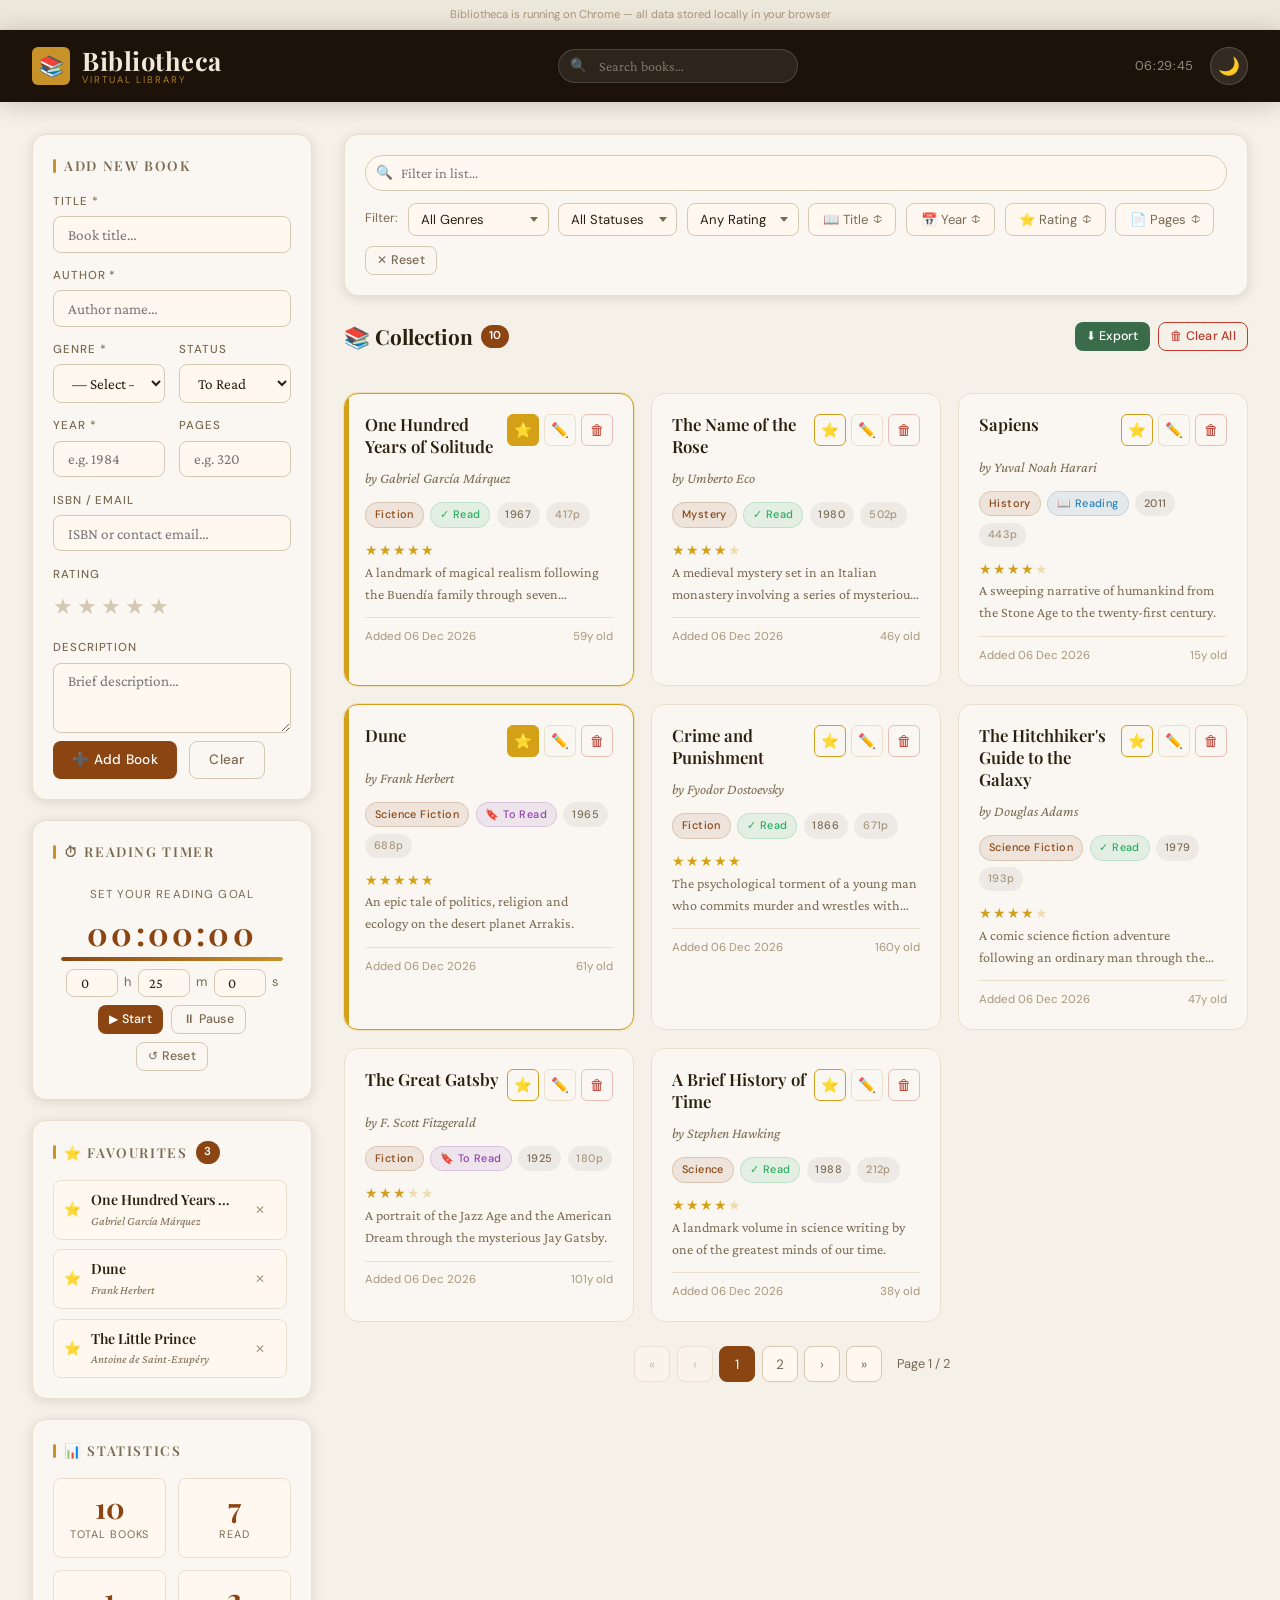
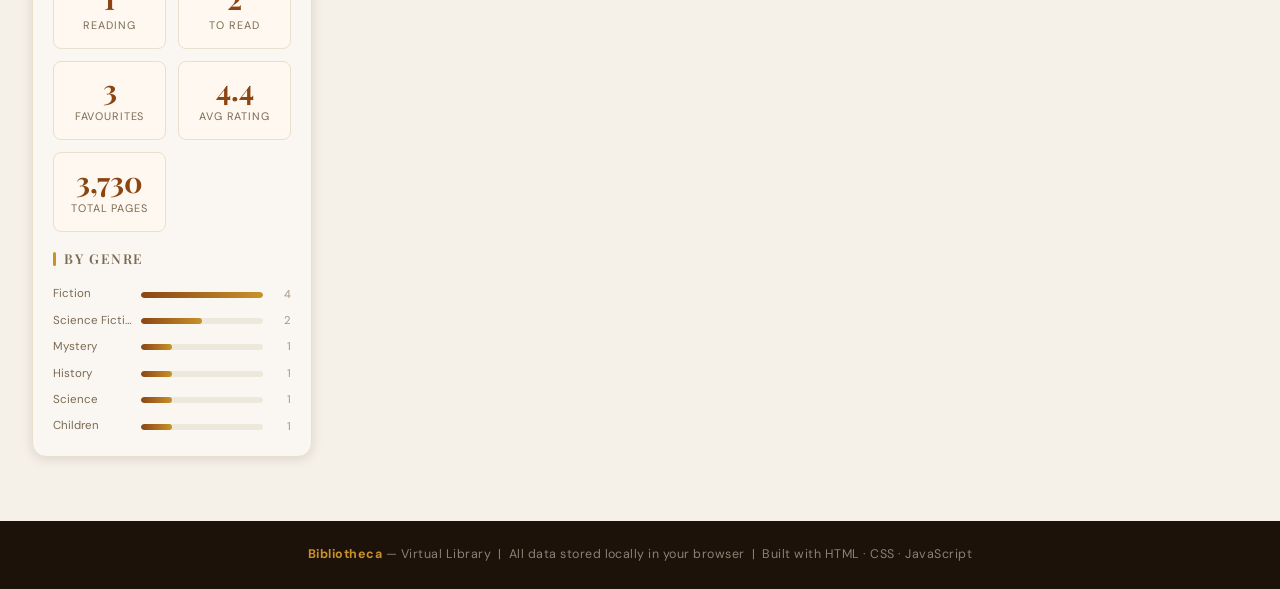
==== virtual-library.html @ f3e4c5fb "edited all the files" ====
<!DOCTYPE html>
<html lang="en" data-theme="light">
<head>
  <meta charset="UTF-8">
  <meta name="viewport" content="width=device-width, initial-scale=1.0">
  <title>Bibliotheca — Virtual Library</title>
  <link href="https://fonts.googleapis.com/css2?family=Playfair+Display:ital,wght@0,400;0,600;0,700;1,400&family=Crimson+Pro:ital,wght@0,300;0,400;0,600;1,300;1,400&family=DM+Sans:wght@300;400;500&display=swap" rel="stylesheet">
  <link rel="stylesheet" href="virtual-library.css">
</head>
<body>

<div class="browser-bar" id="browserBar"></div>

<header>
  <div class="header-inner">
    <div class="logo">
      <div class="logo-icon">📚</div>
      <h1>Bibliotheca<span>Virtual Library</span></h1>
    </div>
    <div class="header-search">
      <span class="search-icon">🔍</span>
      <input type="text" id="globalSearch" placeholder="Search books…" autocomplete="off" spellcheck="false">
    </div>
    <div class="header-controls">
      <span id="live-clock"></span>
      <button class="btn-theme" id="themeToggle" title="Toggle dark/light mode">🌙</button>
    </div>
  </div>
</header>

<div class="main-container">
  <aside class="sidebar">
    <div class="panel" id="formPanel">
      <div class="panel-title" id="formTitle">Add New Book</div>
      <form id="bookForm" novalidate>
        <input type="hidden" id="editId">
        <div class="form-grid">
          <div class="form-group full">
            <label for="fTitle">Title *</label>
            <input type="text" id="fTitle" placeholder="Book title…" maxlength="150">
            <span class="field-error" id="errTitle">Title is required (min 2 chars)</span>
          </div>
          <div class="form-group full">
            <label for="fAuthor">Author *</label>
            <input type="text" id="fAuthor" placeholder="Author name…" maxlength="100">
            <span class="field-error" id="errAuthor">Author is required (min 2 chars)</span>
          </div>
          <div class="form-group">
            <label for="fGenre">Genre *</label>
            <select id="fGenre">
              <option value="">— Select —</option>
              <option>Fiction</option><option>Non-Fiction</option>
              <option>Science Fiction</option><option>Fantasy</option>
              <option>Mystery</option><option>Thriller</option>
              <option>Romance</option><option>Horror</option>
              <option>Biography</option><option>History</option>
              <option>Science</option><option>Philosophy</option>
              <option>Poetry</option><option>Children</option>
              <option>Other</option>
            </select>
            <span class="field-error" id="errGenre">Please select a genre</span>
          </div>
          <div class="form-group">
            <label for="fStatus">Status</label>
            <select id="fStatus">
              <option value="to-read">To Read</option>
              <option value="reading">Reading</option>
              <option value="read">Read</option>
            </select>
          </div>
          <div class="form-group">
            <label for="fYear">Year *</label>
            <input type="number" id="fYear" placeholder="e.g. 1984" min="1000" max="2100">
            <span class="field-error" id="errYear">Enter a valid year (1000–2100)</span>
          </div>
          <div class="form-group">
            <label for="fPages">Pages</label>
            <input type="number" id="fPages" placeholder="e.g. 320" min="1" max="99999">
            <span class="field-error" id="errPages">Enter a positive page count</span>
          </div>
          <div class="form-group full">
            <label for="fIsbn">ISBN / Email</label>
            <input type="text" id="fIsbn" placeholder="ISBN or contact email…">
            <span class="field-error" id="errIsbn">Enter a valid ISBN (10/13 digits) or email</span>
          </div>
          <div class="form-group full">
            <label>Rating</label>
            <div class="stars-input">
              <input type="radio" name="rating" id="r5" value="5"><label for="r5" title="5">★</label>
              <input type="radio" name="rating" id="r4" value="4"><label for="r4" title="4">★</label>
              <input type="radio" name="rating" id="r3" value="3"><label for="r3" title="3">★</label>
              <input type="radio" name="rating" id="r2" value="2"><label for="r2" title="2">★</label>
              <input type="radio" name="rating" id="r1" value="1"><label for="r1" title="1">★</label>
            </div>
          </div>
          <div class="form-group full">
            <label for="fDesc">Description</label>
            <textarea id="fDesc" placeholder="Brief description…" maxlength="500"></textarea>
          </div>
        </div>
        <div class="form-actions">
          <button type="submit" class="btn btn-primary" id="submitBtn">➕ Add Book</button>
          <button type="button" class="btn btn-secondary" id="cancelEdit" style="display:none">✕ Cancel</button>
          <button type="reset" class="btn btn-secondary">Clear</button>
        </div>
      </form>
    </div>

    <div class="panel">
      <div class="panel-title">⏱ Reading Timer</div>
      <div class="timer-display">
        <div class="timer-label" id="timerLabel">Set your reading goal</div>
        <div class="timer-digits" id="timerDigits">00:00:00</div>
        <div class="timer-progress">
          <div class="timer-progress-bar" id="timerBar" style="width:100%"></div>
        </div>
        <div class="timer-input-row">
          <input type="number" id="timerH" min="0" max="9" value="0" placeholder="HH">h
          <input type="number" id="timerM" min="0" max="59" value="25" placeholder="MM">m
          <input type="number" id="timerS" min="0" max="59" value="0" placeholder="SS">s
        </div>
        <div class="timer-controls">
          <button class="btn btn-primary btn-sm" id="timerStart">▶ Start</button>
          <button class="btn btn-secondary btn-sm" id="timerPause">⏸ Pause</button>
          <button class="btn btn-secondary btn-sm" id="timerReset">↺ Reset</button>
        </div>
      </div>
    </div>

    <div class="panel">
      <div class="panel-title">⭐ Favourites <span class="count-badge" id="favCount">0</span></div>
      <div class="favs-list" id="favsList">
        <div class="empty-msg">No favourites yet</div>
      </div>
    </div>

    <div class="panel">
      <div class="panel-title">📊 Statistics</div>
      <div class="stats-grid" id="statsGrid"></div>
      <div class="panel-title" style="margin-top:1rem">By Genre</div>
      <div class="genre-bars" id="genreBars"></div>
    </div>
  </aside>

  <main class="main-content">
    <div class="panel">
      <div class="toolbar">
        <div class="toolbar-search">
          <span class="search-icon">🔍</span>
          <input type="text" id="localSearch" placeholder="Filter in list…" autocomplete="off">
        </div>
      </div>
      <div class="filter-row" style="margin-top:0.75rem">
        <span style="font-family:var(--font-ui);font-size:0.78rem;color:var(--text-muted)">Filter:</span>
        <select class="filter-select" id="filterGenre">
          <option value="">All Genres</option>
          <option>Fiction</option><option>Non-Fiction</option>
          <option>Science Fiction</option><option>Fantasy</option>
          <option>Mystery</option><option>Thriller</option>
          <option>Romance</option><option>Horror</option>
          <option>Biography</option><option>History</option>
          <option>Science</option><option>Philosophy</option>
          <option>Poetry</option><option>Children</option><option>Other</option>
        </select>
        <select class="filter-select" id="filterStatus">
          <option value="">All Statuses</option>
          <option value="to-read">To Read</option>
          <option value="reading">Reading</option>
          <option value="read">Read</option>
        </select>
        <select class="filter-select" id="filterRating">
          <option value="">Any Rating</option>
          <option value="5">★★★★★</option>
          <option value="4">★★★★+</option>
          <option value="3">★★★+</option>
        </select>
        <button class="sort-btn" id="sortTitle" title="Sort by title">📖 Title <span class="sort-arrow" id="sortTitleArrow">↕</span></button>
        <button class="sort-btn" id="sortYear" title="Sort by year">📅 Year <span class="sort-arrow" id="sortYearArrow">↕</span></button>
        <button class="sort-btn" id="sortRating" title="Sort by rating">⭐ Rating <span class="sort-arrow" id="sortRatingArrow">↕</span></button>
        <button class="sort-btn" id="sortPages" title="Sort by pages">📄 Pages <span class="sort-arrow" id="sortPagesArrow">↕</span></button>
        <button class="btn btn-secondary btn-sm" id="resetFilters">✕ Reset</button>
      </div>
    </div>

    <div class="section-header">
      <div class="section-title">
        📚 Collection
        <span class="count-badge" id="bookCount">0</span>
      </div>
      <div style="display:flex;gap:0.5rem;flex-wrap:wrap">
        <button class="btn btn-green btn-sm" id="exportBtn">⬇ Export</button>
        <button class="btn btn-danger btn-sm" id="clearAllBtn">🗑 Clear All</button>
      </div>
    </div>

    <div class="books-grid" id="booksGrid">
      <div class="empty-msg" style="grid-column:1/-1">Your library is empty. Add your first book! 📖</div>
    </div>

    <div class="pagination" id="pagination"></div>
  </main>
</div>

<div class="modal-overlay hidden" id="modalOverlay">
  <div class="modal">
    <div class="modal-title" id="modalTitle">Edit Book</div>
    <form id="modalForm" novalidate>
      <input type="hidden" id="mEditId">
      <div class="form-grid">
        <div class="form-group full"><label>Title *</label><input type="text" id="mTitle"><span class="field-error" id="mErrTitle">Required (min 2 chars)</span></div>
        <div class="form-group full"><label>Author *</label><input type="text" id="mAuthor"><span class="field-error" id="mErrAuthor">Required (min 2 chars)</span></div>
        <div class="form-group"><label>Genre *</label>
          <select id="mGenre">
            <option value="">— Select —</option>
            <option>Fiction</option><option>Non-Fiction</option>
            <option>Science Fiction</option><option>Fantasy</option>
            <option>Mystery</option><option>Thriller</option>
            <option>Romance</option><option>Horror</option>
            <option>Biography</option><option>History</option>
            <option>Science</option><option>Philosophy</option>
            <option>Poetry</option><option>Children</option><option>Other</option>
          </select>
          <span class="field-error" id="mErrGenre">Please select a genre</span>
        </div>
        <div class="form-group"><label>Status</label>
          <select id="mStatus">
            <option value="to-read">To Read</option>
            <option value="reading">Reading</option>
            <option value="read">Read</option>
          </select>
        </div>
        <div class="form-group"><label>Year *</label><input type="number" id="mYear" min="1000" max="2100"><span class="field-error" id="mErrYear">Valid year required</span></div>
        <div class="form-group"><label>Pages</label><input type="number" id="mPages" min="1"><span class="field-error" id="mErrPages">Positive number required</span></div>
        <div class="form-group full"><label>ISBN / Email</label><input type="text" id="mIsbn"><span class="field-error" id="mErrIsbn">Valid ISBN or email required</span></div>
        <div class="form-group full"><label>Rating</label>
          <div class="stars-input">
            <input type="radio" name="mRating" id="mr5" value="5"><label for="mr5">★</label>
            <input type="radio" name="mRating" id="mr4" value="4"><label for="mr4">★</label>
            <input type="radio" name="mRating" id="mr3" value="3"><label for="mr3">★</label>
            <input type="radio" name="mRating" id="mr2" value="2"><label for="mr2">★</label>
            <input type="radio" name="mRating" id="mr1" value="1"><label for="mr1">★</label>
          </div>
        </div>
        <div class="form-group full"><label>Description</label><textarea id="mDesc" maxlength="500"></textarea></div>
      </div>
      <div class="form-actions">
        <button type="submit" class="btn btn-primary">💾 Save Changes</button>
        <button type="button" class="btn btn-secondary" id="closeModal">✕ Cancel</button>
      </div>
    </form>
  </div>
</div>

<div id="notifications"></div>

<footer>
  <strong>Bibliotheca</strong> — Virtual Library &nbsp;|&nbsp;
  All data stored locally in your browser &nbsp;|&nbsp;
  Built with HTML · CSS · JavaScript
</footer>

<script src="virtual-library.js"></script>
</body>
</html>
---- virtual-library.css ----
:root {
    --bg:           #f5f0e8;
    --bg-alt:       #ede8dc;
    --bg-card:      #faf7f2;
    --bg-header:    #1c1209;
    --surface:      #fff8f0;
    --border:       #d4c9b0;
    --border-light: #e8e0cc;
    --text:         #2a1f0e;
    --text-muted:   #7a6a52;
    --text-light:   #a8967a;
    --accent:       #8b4513;
    --accent-gold:  #c8922a;
    --accent-green: #3a6b4a;
    --accent-red:   #c0392b;
    --favorite:     #d4a017;
    --shadow:       rgba(44,28,8,0.12);
    --shadow-deep:  rgba(44,28,8,0.22);
    --reading:      #2980b9;
    --read:         #27ae60;
    --to-read:      #8e44ad;
    --font-display: 'Playfair Display', Georgia, serif;
    --font-body:    'Crimson Pro', Georgia, serif;
    --font-ui:      'DM Sans', sans-serif;
    --radius:       8px;
    --radius-lg:    14px;
    --transition:   0.22s ease;
}
[data-theme="dark"] {
    --bg:           #0f0a04;
    --bg-alt:       #1a1208;
    --bg-card:      #1e1610;
    --bg-header:    #0a0602;
    --surface:      #241a0f;
    --border:       #3a2e1e;
    --border-light: #2a2015;
    --text:         #e8dcc8;
    --text-muted:   #9a8870;
    --text-light:   #6a5a44;
    --accent:       #c8733a;
    --accent-gold:  #e0a83a;
    --accent-green: #4a8b5a;
    --shadow:       rgba(0,0,0,0.4);
    --shadow-deep:  rgba(0,0,0,0.6);
}

/* ============================================================
   RESET & BASE
   ============================================================ */
*, *::before, *::after { box-sizing: border-box; margin: 0; padding: 0; }
html { scroll-behavior: smooth; }
body {
    font-family: var(--font-body);
    background: var(--bg);
    color: var(--text);
    font-size: 16px;
    line-height: 1.6;
    min-height: 100vh;
    transition: background var(--transition), color var(--transition);
}
a { color: var(--accent); text-decoration: none; }
button { cursor: pointer; font-family: var(--font-ui); }
input, select, textarea { font-family: var(--font-body); }

/* ============================================================
   HEADER
   ============================================================ */
header {
    background: var(--bg-header);
    color: #e8dcc8;
    padding: 0 2rem;
    position: sticky;
    top: 0;
    z-index: 100;
    box-shadow: 0 2px 24px var(--shadow-deep);
}
.header-inner {
    max-width: 1400px;
    margin: 0 auto;
    display: flex;
    align-items: center;
    justify-content: space-between;
    height: 72px;
    gap: 1.5rem;
}
.logo {
    display: flex;
    align-items: center;
    gap: 0.75rem;
    flex-shrink: 0;
}
.logo-icon {
    width: 38px; height: 38px;
    background: var(--accent-gold);
    border-radius: 6px;
    display: flex; align-items: center; justify-content: center;
    font-size: 20px;
}
.logo h1 {
    font-family: var(--font-display);
    font-size: 1.6rem;
    font-weight: 700;
    letter-spacing: 0.02em;
    color: #f0e8d8;
    line-height: 1;
}
.logo span {
    display: block;
    font-family: var(--font-ui);
    font-size: 0.6rem;
    letter-spacing: 0.2em;
    text-transform: uppercase;
    color: var(--accent-gold);
    font-weight: 300;
    margin-top: 2px;
}
.header-controls {
    display: flex;
    align-items: center;
    gap: 1rem;
}
.header-search {
    position: relative;
}
.header-search input {
    background: rgba(255,255,255,0.08);
    border: 1px solid rgba(255,255,255,0.15);
    color: #e8dcc8;
    padding: 0.5rem 1rem 0.5rem 2.5rem;
    border-radius: 24px;
    width: 240px;
    font-size: 0.88rem;
    transition: all var(--transition);
    outline: none;
}
.header-search input::placeholder { color: rgba(232,220,200,0.45); }
.header-search input:focus {
    background: rgba(255,255,255,0.13);
    border-color: var(--accent-gold);
    width: 280px;
}
.search-icon {
    position: absolute;
    left: 0.75rem;
    top: 50%;
    transform: translateY(-50%);
    color: rgba(232,220,200,0.5);
    font-size: 0.85rem;
    pointer-events: none;
}
.btn-theme {
    background: rgba(255,255,255,0.1);
    border: 1px solid rgba(255,255,255,0.18);
    color: #e8dcc8;
    width: 38px; height: 38px;
    border-radius: 50%;
    font-size: 1.1rem;
    display: flex; align-items: center; justify-content: center;
    transition: all var(--transition);
}
.btn-theme:hover { background: var(--accent-gold); border-color: var(--accent-gold); }
#live-clock {
    font-family: var(--font-ui);
    font-size: 0.8rem;
    color: rgba(232,220,200,0.6);
    letter-spacing: 0.05em;
    white-space: nowrap;
}

/* ============================================================
   LAYOUT
   ============================================================ */
.main-container {
    max-width: 1400px;
    margin: 0 auto;
    padding: 2rem 2rem 4rem;
    display: grid;
    grid-template-columns: 280px 1fr;
    gap: 2rem;
    align-items: start;
}
.sidebar {
    position: sticky;
    top: 88px;
    display: flex;
    flex-direction: column;
    gap: 1.25rem;
}
.main-content {
    min-width: 0;
    display: flex;
    flex-direction: column;
    gap: 1.5rem;
}

/* ============================================================
   PANELS / CARDS
   ============================================================ */
.panel {
    background: var(--bg-card);
    border: 1px solid var(--border-light);
    border-radius: var(--radius-lg);
    padding: 1.25rem;
    box-shadow: 0 2px 12px var(--shadow);
}
.panel-title {
    font-family: var(--font-display);
    font-size: 0.85rem;
    font-weight: 600;
    letter-spacing: 0.12em;
    text-transform: uppercase;
    color: var(--text-muted);
    margin-bottom: 1rem;
    display: flex;
    align-items: center;
    gap: 0.5rem;
}
.panel-title::before {
    content: '';
    display: block;
    width: 3px; height: 14px;
    background: var(--accent-gold);
    border-radius: 2px;
}

/* ============================================================
   FORM
   ============================================================ */
.form-grid {
    display: grid;
    grid-template-columns: 1fr 1fr;
    gap: 0.9rem;
}
.form-group {
    display: flex;
    flex-direction: column;
    gap: 0.3rem;
}
.form-group.full { grid-column: 1 / -1; }
.form-group label {
    font-family: var(--font-ui);
    font-size: 0.72rem;
    font-weight: 500;
    letter-spacing: 0.08em;
    text-transform: uppercase;
    color: var(--text-muted);
}
.form-group input,
.form-group select,
.form-group textarea {
    background: var(--surface);
    border: 1.5px solid var(--border);
    color: var(--text);
    padding: 0.55rem 0.85rem;
    border-radius: var(--radius);
    font-size: 0.95rem;
    transition: border-color var(--transition), box-shadow var(--transition);
    outline: none;
    width: 100%;
}
.form-group textarea { resize: vertical; min-height: 70px; }
.form-group input:focus,
.form-group select:focus,
.form-group textarea:focus {
    border-color: var(--accent);
    box-shadow: 0 0 0 3px rgba(139,69,19,0.12);
}
.form-group input.error,
.form-group select.error,
.form-group textarea.error {
    border-color: var(--accent-red);
    background: rgba(192,57,43,0.05);
}
.field-error {
    font-family: var(--font-ui);
    font-size: 0.7rem;
    color: var(--accent-red);
    display: none;
}
.field-error.show { display: block; }
.stars-input {
    display: flex;
    gap: 4px;
    flex-direction: row-reverse;
    justify-content: flex-end;
}
.stars-input input { display: none; }
.stars-input label {
    font-size: 1.4rem;
    cursor: pointer;
    color: var(--border);
    transition: color 0.12s;
    text-transform: none;
    letter-spacing: 0;
}
.stars-input label:hover,
.stars-input label:hover ~ label,
.stars-input input:checked ~ label { color: var(--favorite); }

/* ============================================================
   BUTTONS
   ============================================================ */
.btn {
    display: inline-flex;
    align-items: center;
    justify-content: center;
    gap: 0.4rem;
    padding: 0.6rem 1.2rem;
    border-radius: var(--radius);
    font-size: 0.85rem;
    font-weight: 500;
    border: none;
    transition: all var(--transition);
    letter-spacing: 0.02em;
    white-space: nowrap;
}
.btn-primary {
    background: var(--accent);
    color: #fff;
}
.btn-primary:hover { background: #7a3c10; transform: translateY(-1px); box-shadow: 0 4px 12px rgba(139,69,19,0.35); }
.btn-secondary {
    background: transparent;
    border: 1.5px solid var(--border);
    color: var(--text-muted);
}
.btn-secondary:hover { border-color: var(--accent); color: var(--accent); }
.btn-gold {
    background: var(--accent-gold);
    color: #fff;
}
.btn-gold:hover { background: #b07a20; }
.btn-green {
    background: var(--accent-green);
    color: #fff;
}
.btn-green:hover { background: #2d5a3d; }
.btn-danger {
    background: transparent;
    border: 1.5px solid var(--accent-red);
    color: var(--accent-red);
}
.btn-danger:hover { background: var(--accent-red); color: #fff; }
.btn-sm {
    padding: 0.35rem 0.7rem;
    font-size: 0.78rem;
}
.btn-icon {
    width: 32px; height: 32px;
    padding: 0;
    border-radius: 6px;
    background: transparent;
    border: 1.5px solid var(--border-light);
    color: var(--text-muted);
    font-size: 0.9rem;
}
.btn-icon:hover { border-color: var(--accent); color: var(--accent); background: rgba(139,69,19,0.06); }
.btn-fav { border-color: var(--favorite); color: var(--favorite); }
.btn-fav:hover, .btn-fav.active { background: var(--favorite); color: #fff; border-color: var(--favorite); }
.form-actions { display: flex; gap: 0.75rem; margin-top: 0.5rem; flex-wrap: wrap; }

/* ============================================================
   TOOLBAR (search/filter/sort)
   ============================================================ */
.toolbar {
    display: flex;
    flex-wrap: wrap;
    gap: 0.75rem;
    align-items: center;
}
.toolbar-search {
    position: relative;
    flex: 1;
    min-width: 180px;
}
.toolbar-search input {
    width: 100%;
    background: var(--surface);
    border: 1.5px solid var(--border);
    color: var(--text);
    padding: 0.55rem 0.85rem 0.55rem 2.2rem;
    border-radius: 24px;
    font-size: 0.9rem;
    outline: none;
    transition: border-color var(--transition);
}
.toolbar-search input:focus { border-color: var(--accent); }
.toolbar-search .search-icon { color: var(--text-light); left: 0.7rem; font-size: 0.85rem; }
.filter-row {
    display: flex;
    flex-wrap: wrap;
    gap: 0.6rem;
    align-items: center;
}
.filter-select {
    background: var(--surface);
    border: 1.5px solid var(--border);
    color: var(--text);
    padding: 0.45rem 2rem 0.45rem 0.75rem;
    border-radius: var(--radius);
    font-family: var(--font-ui);
    font-size: 0.82rem;
    outline: none;
    appearance: none;
    background-image: url("data:image/svg+xml,%3Csvg xmlns='http://www.w3.org/2000/svg' viewBox='0 0 10 6'%3E%3Cpath d='M0 0l5 6 5-6z' fill='%237a6a52'/%3E%3C/svg%3E");
    background-repeat: no-repeat;
    background-position: right 0.6rem center;
    background-size: 8px;
    cursor: pointer;
}
.filter-select:focus { border-color: var(--accent); }
.sort-btn {
    display: inline-flex;
    align-items: center;
    gap: 0.3rem;
    background: var(--surface);
    border: 1.5px solid var(--border);
    color: var(--text-muted);
    padding: 0.45rem 0.85rem;
    border-radius: var(--radius);
    font-family: var(--font-ui);
    font-size: 0.82rem;
    transition: all var(--transition);
    white-space: nowrap;
}
.sort-btn:hover, .sort-btn.active { border-color: var(--accent); color: var(--accent); background: rgba(139,69,19,0.06); }
.sort-btn .sort-arrow { font-size: 0.7rem; }

/* ============================================================
   STATISTICS BAR
   ============================================================ */
.stats-grid {
    display: grid;
    grid-template-columns: repeat(auto-fit, minmax(110px, 1fr));
    gap: 0.75rem;
}
.stat-card {
    background: var(--surface);
    border: 1px solid var(--border-light);
    border-radius: var(--radius);
    padding: 0.85rem 0.75rem;
    text-align: center;
    transition: all var(--transition);
}
.stat-card:hover { border-color: var(--accent-gold); box-shadow: 0 3px 14px var(--shadow); }
.stat-num {
    font-family: var(--font-display);
    font-size: 1.8rem;
    font-weight: 700;
    color: var(--accent);
    line-height: 1;
}
.stat-label {
    font-family: var(--font-ui);
    font-size: 0.68rem;
    text-transform: uppercase;
    letter-spacing: 0.08em;
    color: var(--text-muted);
    margin-top: 4px;
}
.genre-bars { display: flex; flex-direction: column; gap: 0.5rem; margin-top: 0.5rem; }
.genre-bar-item { display: flex; align-items: center; gap: 0.5rem; }
.genre-bar-label {
    font-family: var(--font-ui);
    font-size: 0.72rem;
    color: var(--text-muted);
    width: 80px;
    flex-shrink: 0;
    white-space: nowrap;
    overflow: hidden;
    text-overflow: ellipsis;
}
.genre-bar-track {
    flex: 1;
    background: var(--bg-alt);
    border-radius: 10px;
    height: 6px;
    overflow: hidden;
}
.genre-bar-fill {
    height: 100%;
    background: linear-gradient(90deg, var(--accent), var(--accent-gold));
    border-radius: 10px;
    transition: width 0.5s ease;
}
.genre-bar-count {
    font-family: var(--font-ui);
    font-size: 0.7rem;
    color: var(--text-light);
    width: 20px;
    text-align: right;
    flex-shrink: 0;
}

/* ============================================================
   BOOK CARDS
   ============================================================ */
.books-grid {
    display: grid;
    grid-template-columns: repeat(auto-fill, minmax(260px, 1fr));
    gap: 1.1rem;
}
.book-card {
    background: var(--bg-card);
    border: 1px solid var(--border-light);
    border-radius: var(--radius-lg);
    padding: 1.25rem;
    position: relative;
    transition: all 0.25s ease;
    animation: cardIn 0.3s ease forwards;
    overflow: hidden;
}
.book-card::before {
    content: '';
    position: absolute;
    left: 0; top: 0; bottom: 0;
    width: 4px;
    background: var(--accent-gold);
    border-radius: 4px 0 0 4px;
    opacity: 0;
    transition: opacity var(--transition);
}
.book-card:hover {
    transform: translateY(-3px);
    box-shadow: 0 8px 28px var(--shadow-deep);
    border-color: var(--border);
}
.book-card:hover::before { opacity: 1; }
.book-card.favorite {
    border-color: var(--favorite);
    box-shadow: 0 0 0 1px rgba(212,160,23,0.2);
}
.book-card.favorite::before { background: var(--favorite); opacity: 1; }
.book-card.removing {
    animation: cardOut 0.3s ease forwards;
}
@keyframes cardIn {
    from { opacity: 0; transform: translateY(16px) scale(0.97); }
    to   { opacity: 1; transform: translateY(0) scale(1); }
}
@keyframes cardOut {
    to { opacity: 0; transform: scale(0.92) translateY(12px); }
}
.book-header {
    display: flex;
    justify-content: space-between;
    align-items: flex-start;
    gap: 0.5rem;
    margin-bottom: 0.6rem;
}
.book-title {
    font-family: var(--font-display);
    font-size: 1.05rem;
    font-weight: 600;
    line-height: 1.3;
    color: var(--text);
    flex: 1;
}
.book-actions {
    display: flex;
    gap: 0.3rem;
    flex-shrink: 0;
}
.book-author {
    font-style: italic;
    color: var(--text-muted);
    font-size: 0.9rem;
    margin-bottom: 0.75rem;
}
.book-meta {
    display: flex;
    flex-wrap: wrap;
    gap: 0.4rem;
    margin-bottom: 0.75rem;
}
.badge {
    display: inline-flex;
    align-items: center;
    gap: 0.25rem;
    padding: 0.2rem 0.55rem;
    border-radius: 20px;
    font-family: var(--font-ui);
    font-size: 0.68rem;
    font-weight: 500;
    letter-spacing: 0.04em;
}
.badge-genre {
    background: rgba(139,69,19,0.1);
    color: var(--accent);
    border: 1px solid rgba(139,69,19,0.2);
}
.badge-status-reading {
    background: rgba(41,128,185,0.1);
    color: var(--reading);
    border: 1px solid rgba(41,128,185,0.2);
}
.badge-status-read {
    background: rgba(39,174,96,0.1);
    color: var(--read);
    border: 1px solid rgba(39,174,96,0.2);
}
.badge-status-to-read {
    background: rgba(142,68,173,0.1);
    color: var(--to-read);
    border: 1px solid rgba(142,68,173,0.2);
}
.book-stars { color: var(--favorite); font-size: 0.85rem; letter-spacing: 1px; }
.book-desc {
    font-size: 0.88rem;
    color: var(--text-muted);
    line-height: 1.55;
    display: -webkit-box;
    -webkit-line-clamp: 2;
    -webkit-box-orient: vertical;
    overflow: hidden;
    margin-bottom: 0.75rem;
}
.book-footer {
    display: flex;
    justify-content: space-between;
    align-items: center;
    padding-top: 0.6rem;
    border-top: 1px solid var(--border-light);
    font-family: var(--font-ui);
    font-size: 0.72rem;
    color: var(--text-light);
}

/* ============================================================
   FAVORITES SECTION
   ============================================================ */
.favs-list {
    display: flex;
    flex-direction: column;
    gap: 0.6rem;
    max-height: 300px;
    overflow-y: auto;
    padding-right: 4px;
}
.favs-list::-webkit-scrollbar { width: 4px; }
.favs-list::-webkit-scrollbar-track { background: transparent; }
.favs-list::-webkit-scrollbar-thumb { background: var(--border); border-radius: 2px; }
.fav-item {
    display: flex;
    align-items: center;
    gap: 0.6rem;
    padding: 0.5rem 0.65rem;
    background: var(--surface);
    border: 1px solid var(--border-light);
    border-radius: var(--radius);
    transition: all var(--transition);
    cursor: pointer;
}
.fav-item:hover { border-color: var(--favorite); background: rgba(212,160,23,0.06); }
.fav-icon { color: var(--favorite); font-size: 0.85rem; }
.fav-info { flex: 1; min-width: 0; }
.fav-title {
    font-family: var(--font-display);
    font-size: 0.88rem;
    font-weight: 600;
    white-space: nowrap;
    overflow: hidden;
    text-overflow: ellipsis;
}
.fav-author {
    font-size: 0.75rem;
    color: var(--text-muted);
    font-style: italic;
}
.empty-msg {
    text-align: center;
    color: var(--text-light);
    font-size: 0.88rem;
    padding: 1.5rem;
    font-style: italic;
}

/* ============================================================
   COUNTDOWN TIMER
   ============================================================ */
.timer-display {
    text-align: center;
    padding: 0.5rem;
}
.timer-digits {
    font-family: var(--font-display);
    font-size: 2rem;
    font-weight: 700;
    color: var(--accent);
    letter-spacing: 0.1em;
    line-height: 1;
    margin: 0.5rem 0;
}
.timer-label {
    font-family: var(--font-ui);
    font-size: 0.72rem;
    text-transform: uppercase;
    letter-spacing: 0.1em;
    color: var(--text-muted);
    margin-bottom: 0.75rem;
}
.timer-controls {
    display: flex;
    gap: 0.5rem;
    justify-content: center;
    flex-wrap: wrap;
}
.timer-input-row {
    display: flex;
    gap: 0.4rem;
    align-items: center;
    justify-content: center;
    margin-bottom: 0.5rem;
    font-family: var(--font-ui);
    font-size: 0.8rem;
    color: var(--text-muted);
}
.timer-input-row input {
    width: 52px;
    background: var(--surface);
    border: 1.5px solid var(--border);
    color: var(--text);
    padding: 0.3rem 0.4rem;
    border-radius: var(--radius);
    font-size: 0.9rem;
    text-align: center;
    outline: none;
}
.timer-progress {
    width: 100%;
    height: 4px;
    background: var(--bg-alt);
    border-radius: 2px;
    overflow: hidden;
    margin: 0.5rem 0;
}
.timer-progress-bar {
    height: 100%;
    background: linear-gradient(90deg, var(--accent), var(--accent-gold));
    border-radius: 2px;
    transition: width 1s linear;
}

/* ============================================================
   PAGINATION
   ============================================================ */
.pagination {
    display: flex;
    align-items: center;
    justify-content: center;
    gap: 0.4rem;
    flex-wrap: wrap;
}
.page-btn {
    min-width: 36px;
    height: 36px;
    display: inline-flex;
    align-items: center;
    justify-content: center;
    border: 1.5px solid var(--border);
    background: var(--surface);
    color: var(--text-muted);
    border-radius: var(--radius);
    font-family: var(--font-ui);
    font-size: 0.85rem;
    cursor: pointer;
    transition: all var(--transition);
    padding: 0 0.4rem;
}
.page-btn:hover { border-color: var(--accent); color: var(--accent); }
.page-btn.active { background: var(--accent); border-color: var(--accent); color: #fff; }
.page-btn:disabled { opacity: 0.4; cursor: not-allowed; }
.page-info {
    font-family: var(--font-ui);
    font-size: 0.8rem;
    color: var(--text-muted);
    padding: 0 0.5rem;
}

/* ============================================================
   NOTIFICATIONS
   ============================================================ */
#notifications {
    position: fixed;
    bottom: 2rem;
    right: 2rem;
    z-index: 999;
    display: flex;
    flex-direction: column;
    gap: 0.6rem;
    pointer-events: none;
}
.notif {
    display: flex;
    align-items: center;
    gap: 0.6rem;
    padding: 0.75rem 1.1rem;
    border-radius: var(--radius);
    font-family: var(--font-ui);
    font-size: 0.85rem;
    font-weight: 500;
    box-shadow: 0 6px 24px var(--shadow-deep);
    animation: notifIn 0.3s ease, notifOut 0.3s ease 2.7s forwards;
    pointer-events: auto;
    max-width: 320px;
}
.notif-success { background: var(--accent-green); color: #fff; }
.notif-error   { background: var(--accent-red);   color: #fff; }
.notif-info    { background: var(--accent);        color: #fff; }
.notif-gold    { background: var(--accent-gold);   color: #fff; }
@keyframes notifIn  { from { opacity:0; transform: translateX(40px); } to { opacity:1; transform:none; } }
@keyframes notifOut { to   { opacity:0; transform: translateX(40px); } }

.modal-overlay {
    position: fixed;
    inset: 0;
    background: rgba(0,0,0,0.6);
    backdrop-filter: blur(4px);
    z-index: 200;
    display: flex;
    align-items: center;
    justify-content: center;
    padding: 1rem;
    animation: fadeIn 0.2s ease;
}
.modal-overlay.hidden { display: none; }
.modal {
    background: var(--bg-card);
    border: 1px solid var(--border);
    border-radius: var(--radius-lg);
    padding: 2rem;
    max-width: 580px;
    width: 100%;
    box-shadow: 0 24px 64px rgba(0,0,0,0.35);
    animation: slideUp 0.25s ease;
    max-height: 90vh;
    overflow-y: auto;
}
.modal-title {
    font-family: var(--font-display);
    font-size: 1.4rem;
    font-weight: 700;
    margin-bottom: 1.5rem;
    color: var(--text);
}
@keyframes fadeIn  { from { opacity:0; } to { opacity:1; } }
@keyframes slideUp { from { transform: translateY(20px); opacity:0; } to { transform:none; opacity:1; } }

.section-header {
    display: flex;
    align-items: center;
    justify-content: space-between;
    flex-wrap: wrap;
    gap: 0.75rem;
    margin-bottom: 1rem;
}
.section-title {
    font-family: var(--font-display);
    font-size: 1.3rem;
    font-weight: 700;
    color: var(--text);
    display: flex;
    align-items: center;
    gap: 0.5rem;
}
.count-badge {
    background: var(--accent);
    color: #fff;
    font-family: var(--font-ui);
    font-size: 0.72rem;
    font-weight: 600;
    padding: 0.15rem 0.5rem;
    border-radius: 12px;
}

/* ============================================================
   FOOTER
   ============================================================ */
footer {
    background: var(--bg-header);
    color: rgba(232,220,200,0.55);
    padding: 1.5rem 2rem;
    text-align: center;
    font-family: var(--font-ui), serif;
    font-size: 0.78rem;
    letter-spacing: 0.04em;
}
footer strong { color: var(--accent-gold); }

::-webkit-scrollbar { width: 8px; }
::-webkit-scrollbar-track { background: var(--bg-alt); }
::-webkit-scrollbar-thumb { background: var(--border); border-radius: 4px; }
::-webkit-scrollbar-thumb:hover { background: var(--text-light); }

@media (max-width: 960px) {
    .main-container { grid-template-columns: 1fr; }
    .sidebar { position: static; }
    .books-grid { grid-template-columns: repeat(auto-fill, minmax(230px, 1fr)); }
}
@media (max-width: 600px) {
    .header-inner { gap: 0.75rem; }
    .header-search input { width: 140px; }
    .header-search input:focus { width: 160px; }
    .logo h1 { font-size: 1.2rem; }
    .main-container { padding: 1rem 1rem 3rem; }
    .books-grid { grid-template-columns: 1fr; }
    #live-clock { display: none; }
}

.hidden { display: none !important; }
.flex { display: flex; }
.gap-sm { gap: 0.5rem; }
.text-center { text-align: center; }
.mt-1 { margin-top: 0.5rem; }
.spinner {
    display: inline-block;
    width: 14px; height: 14px;
    border: 2px solid rgba(255,255,255,0.35);
    border-top-color: #fff;
    border-radius: 50%;
    animation: spin 0.6s linear infinite;
    vertical-align: middle;
}
@keyframes spin { to { transform: rotate(360deg); } }
.highlight { background: rgba(200,146,42,0.25); border-radius: 2px; }

.browser-bar {
    background: var(--bg-alt);
    border-bottom: 1px solid var(--border-light);
    padding: 0.35rem 2rem;
    font-family: var(--font-ui), serif;
    font-size: 0.7rem;
    color: var(--text-light);
    text-align: center;
}
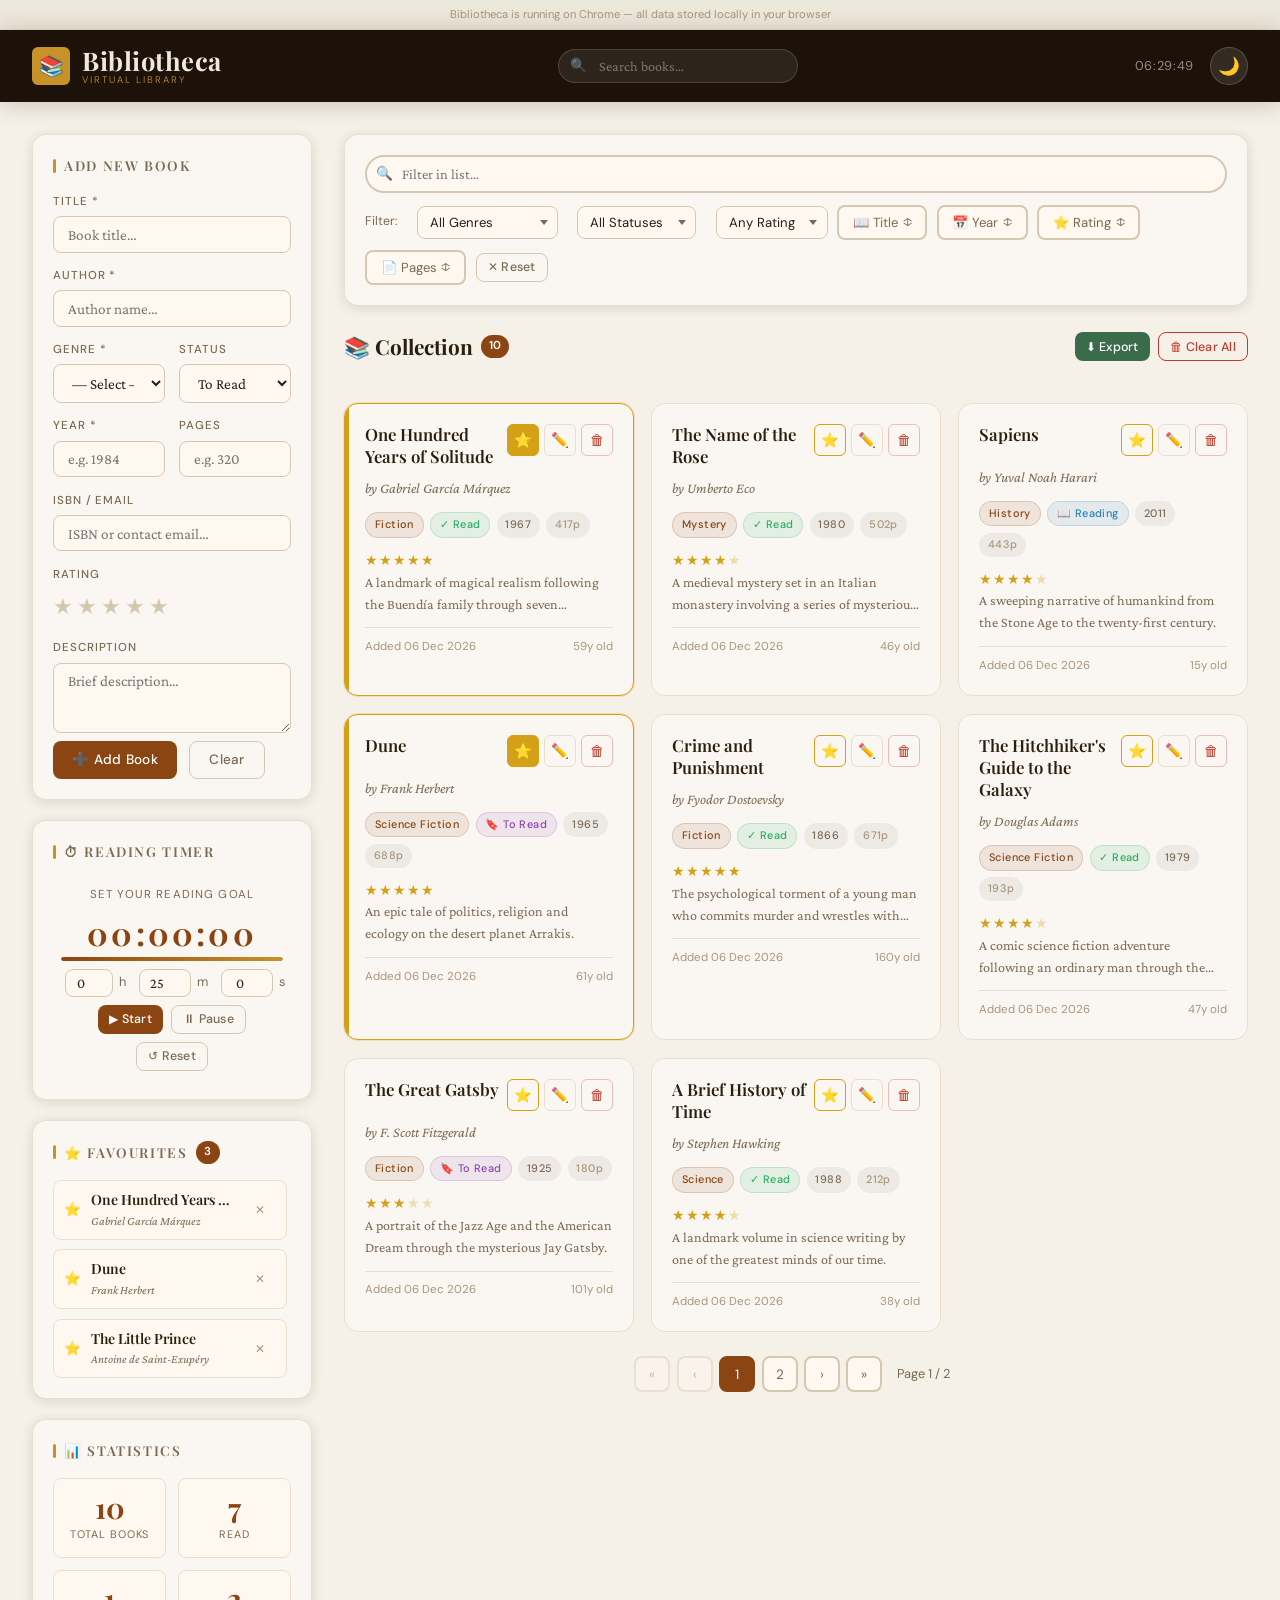
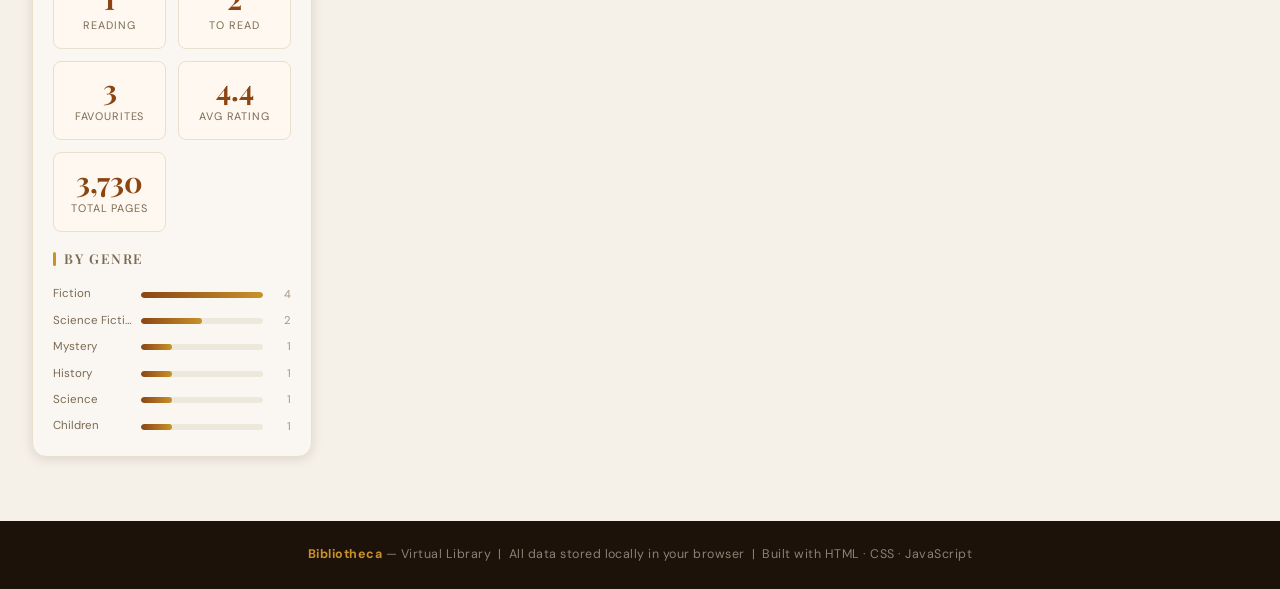
==== commit 9e1a81b0: "edited all the files" ====
--- a/virtual-library.html
+++ b/virtual-library.html
@@ -19,7 +19,7 @@
     </div>
     <div class="header-search">
       <span class="search-icon">🔍</span>
-      <input type="text" id="globalSearch" placeholder="Search books…" autocomplete="off" spellcheck="false">
+      <label for="globalSearch"></label><input type="text" id="globalSearch" placeholder="Search books…" autocomplete="off" spellcheck="false">
     </div>
     <div class="header-controls">
       <span id="live-clock"></span>
@@ -115,9 +115,9 @@
           <div class="timer-progress-bar" id="timerBar" style="width:100%"></div>
         </div>
         <div class="timer-input-row">
-          <input type="number" id="timerH" min="0" max="9" value="0" placeholder="HH">h
-          <input type="number" id="timerM" min="0" max="59" value="25" placeholder="MM">m
-          <input type="number" id="timerS" min="0" max="59" value="0" placeholder="SS">s
+          <label for="timerH"></label><input type="number" id="timerH" min="0" max="9" value="0" placeholder="HH">h
+          <label for="timerM"></label><input type="number" id="timerM" min="0" max="59" value="25" placeholder="MM">m
+          <label for="timerS"></label><input type="number" id="timerS" min="0" max="59" value="0" placeholder="SS">s
         </div>
         <div class="timer-controls">
           <button class="btn btn-primary btn-sm" id="timerStart">▶ Start</button>
@@ -147,12 +147,12 @@
       <div class="toolbar">
         <div class="toolbar-search">
           <span class="search-icon">🔍</span>
-          <input type="text" id="localSearch" placeholder="Filter in list…" autocomplete="off">
+          <label for="localSearch"></label><input type="text" id="localSearch" placeholder="Filter in list…" autocomplete="off">
         </div>
       </div>
       <div class="filter-row" style="margin-top:0.75rem">
-        <span style="font-family:var(--font-ui);font-size:0.78rem;color:var(--text-muted)">Filter:</span>
-        <select class="filter-select" id="filterGenre">
+        <span style="font-family:var(--font-ui),serif;font-size:0.78rem;color:var(--text-muted)">Filter:</span>
+        <label for="filterGenre"></label><select class="filter-select" id="filterGenre">
           <option value="">All Genres</option>
           <option>Fiction</option><option>Non-Fiction</option>
           <option>Science Fiction</option><option>Fantasy</option>
@@ -162,13 +162,13 @@
           <option>Science</option><option>Philosophy</option>
           <option>Poetry</option><option>Children</option><option>Other</option>
         </select>
-        <select class="filter-select" id="filterStatus">
+        <label for="filterStatus"></label><select class="filter-select" id="filterStatus">
           <option value="">All Statuses</option>
           <option value="to-read">To Read</option>
           <option value="reading">Reading</option>
           <option value="read">Read</option>
         </select>
-        <select class="filter-select" id="filterRating">
+        <label for="filterRating"></label><select class="filter-select" id="filterRating">
           <option value="">Any Rating</option>
           <option value="5">★★★★★</option>
           <option value="4">★★★★+</option>
@@ -207,10 +207,10 @@
     <form id="modalForm" novalidate>
       <input type="hidden" id="mEditId">
       <div class="form-grid">
-        <div class="form-group full"><label>Title *</label><input type="text" id="mTitle"><span class="field-error" id="mErrTitle">Required (min 2 chars)</span></div>
-        <div class="form-group full"><label>Author *</label><input type="text" id="mAuthor"><span class="field-error" id="mErrAuthor">Required (min 2 chars)</span></div>
+        <div class="form-group full"><label>Title *</label><label for="mTitle"></label><input type="text" id="mTitle"><span class="field-error" id="mErrTitle">Required (min 2 chars)</span></div>
+        <div class="form-group full"><label>Author *</label><label for="mAuthor"></label><input type="text" id="mAuthor"><span class="field-error" id="mErrAuthor">Required (min 2 chars)</span></div>
         <div class="form-group"><label>Genre *</label>
-          <select id="mGenre">
+          <label for="mGenre"></label><select id="mGenre">
             <option value="">— Select —</option>
             <option>Fiction</option><option>Non-Fiction</option>
             <option>Science Fiction</option><option>Fantasy</option>
@@ -223,15 +223,15 @@
           <span class="field-error" id="mErrGenre">Please select a genre</span>
         </div>
         <div class="form-group"><label>Status</label>
-          <select id="mStatus">
+          <label for="mStatus"></label><label for="mStatus"></label><select id="mStatus">
             <option value="to-read">To Read</option>
             <option value="reading">Reading</option>
             <option value="read">Read</option>
           </select>
         </div>
-        <div class="form-group"><label>Year *</label><input type="number" id="mYear" min="1000" max="2100"><span class="field-error" id="mErrYear">Valid year required</span></div>
-        <div class="form-group"><label>Pages</label><input type="number" id="mPages" min="1"><span class="field-error" id="mErrPages">Positive number required</span></div>
-        <div class="form-group full"><label>ISBN / Email</label><input type="text" id="mIsbn"><span class="field-error" id="mErrIsbn">Valid ISBN or email required</span></div>
+        <div class="form-group"><label>Year *</label><label for="mYear"></label><input type="number" id="mYear" min="1000" max="2100"><span class="field-error" id="mErrYear">Valid year required</span></div>
+        <div class="form-group"><label>Pages</label><label for="mPages"></label><label for="mPages"></label><input type="number" id="mPages" min="1"><span class="field-error" id="mErrPages">Positive number required</span></div>
+        <div class="form-group full"><label>ISBN / Email</label><label for="mIsbn"></label><input type="text" id="mIsbn"><span class="field-error" id="mErrIsbn">Valid ISBN or email required</span></div>
         <div class="form-group full"><label>Rating</label>
           <div class="stars-input">
             <input type="radio" name="mRating" id="mr5" value="5"><label for="mr5">★</label>
@@ -241,7 +241,7 @@
             <input type="radio" name="mRating" id="mr1" value="1"><label for="mr1">★</label>
           </div>
         </div>
-        <div class="form-group full"><label>Description</label><textarea id="mDesc" maxlength="500"></textarea></div>
+        <div class="form-group full"><label>Description</label><label for="mDesc"></label><textarea id="mDesc" maxlength="500"></textarea></div>
       </div>
       <div class="form-actions">
         <button type="submit" class="btn btn-primary">💾 Save Changes</button>
--- a/virtual-library.css
+++ b/virtual-library.css
@@ -376,7 +376,7 @@
 .toolbar-search input {
     width: 100%;
     background: var(--surface);
-    border: 1.5px solid var(--border);
+    border: 2px solid var(--border);
     color: var(--text);
     padding: 0.55rem 0.85rem 0.55rem 2.2rem;
     border-radius: 24px;
@@ -414,7 +414,7 @@
     align-items: center;
     gap: 0.3rem;
     background: var(--surface);
-    border: 1.5px solid var(--border);
+    border: 2px solid var(--border);
     color: var(--text-muted);
     padding: 0.45rem 0.85rem;
     border-radius: var(--radius);
@@ -757,7 +757,7 @@
     display: inline-flex;
     align-items: center;
     justify-content: center;
-    border: 1.5px solid var(--border);
+    border: 2px solid var(--border);
     background: var(--surface);
     color: var(--text-muted);
     border-radius: var(--radius);
